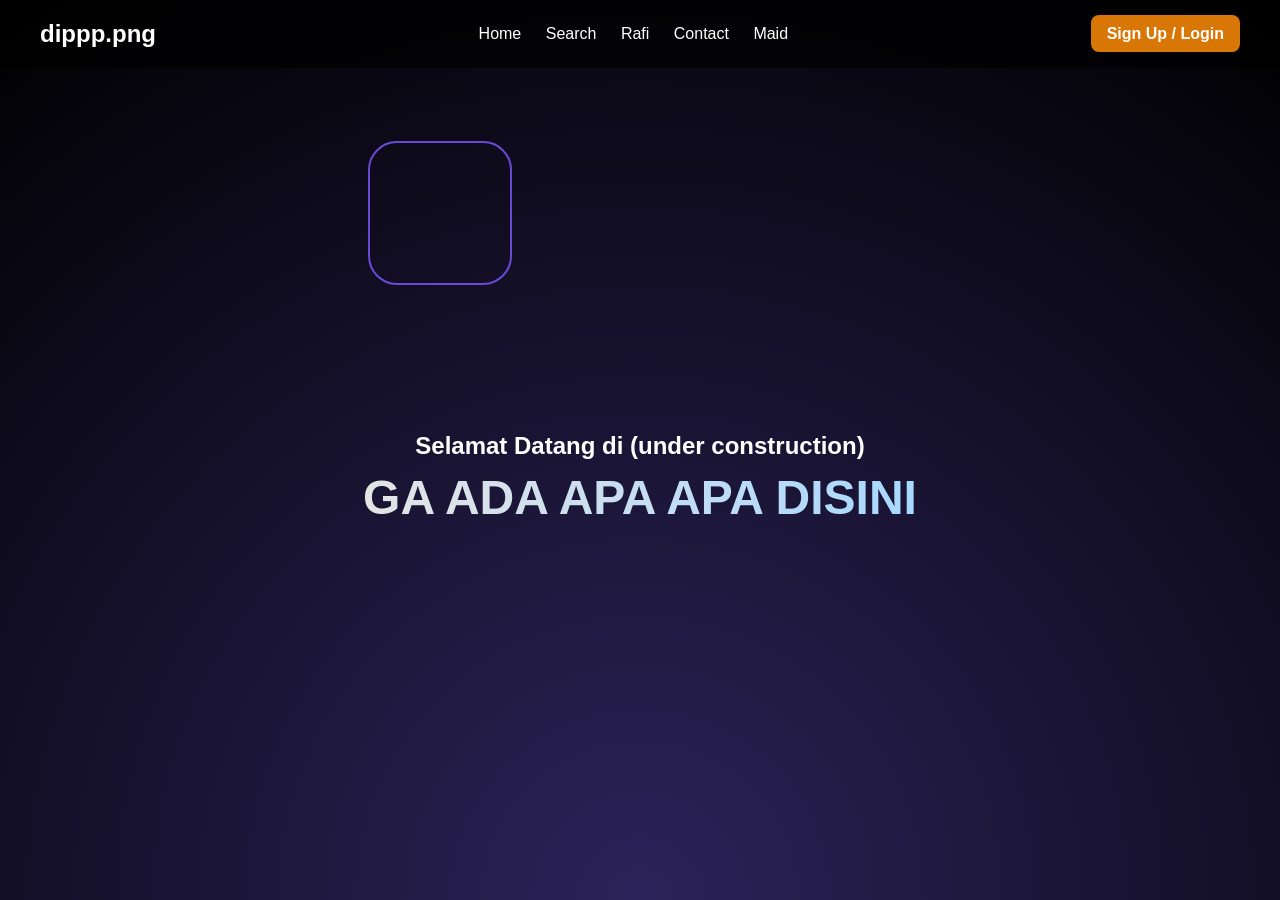
==== NyobaWeb/index.html @ eb607be9 "Update index.html" ====
<!DOCTYPE html>
<html lang="en">
<head>
  <meta charset="UTF-8" />
  <meta name="viewport" content="width=device-width, initial-scale=1.0" />
  <title>NafCraft.net</title>
  <link rel="stylesheet" href="style.css" />
</head>
<body>
  <header class="navbar">
    <div class="logo">dippp.png</div>
    <nav>
      <a href="#" id="navHome">Home</a>
      <a href="#" id="navSearch">Search</a>
      <a href="https://www.instagram.com/botan.ch_/">Rafi</a>
      <a href="https://www.instagram.com/akigata_/">Contact</a>
      <a href="https://chatgpt.com/">Maid</a>
    </nav>
    <div class="actions">
      <a href="#" id="navLogin" class="btn-login">Sign Up / Login</a>
    </div>
  </header>

  <main>
    <!-- UI Index -->
    <section id="uiIndex" class="hero">
      <div class="floating-shapes"></div>
      <h1>Selamat Datang di (under construction)</h1>
      <h2>GA ADA APA APA DISINI</h2>
    </section>

    <!-- UI Search -->
    <section id="uiSearch" class="hero" style="display: none;">
      <div class="floating-shapes"></div>
      <h1>Pencarian</h1>
      <input type="text" id="searchInput" placeholder="Cari sesuatu..." />
      <button id="btnSearch" class="btn-login">Cari</button>
      <div id="searchResult"></div>
    </section>

    <!-- UI Login -->
    <section id="uiLogin" class="hero" style="display: none;">
      <div class="floating-shapes"></div>
      <div class="login-card">
        <h2>Login</h2>
        <form id="loginForm">
          <label for="email">Email</label>
          <input type="email" id="email" name="email" placeholder="email@contoh.com" required />
          <label for="password">Kata Sandi</label>
          <input type="password" id="password" name="password" placeholder="••••••••" required />
          <button type="submit" class="btn-login" style="width:100%;">Login</button>
        </form>
        <div class="link">
          Belum punya akun? <a href="#">Daftar di sini</a>
        </div>
      </div>
    </section>
  </main>

  <script src="script.js"></script>
</body>
</html>
---- NyobaWeb/style.css ----
/* Reset */
* {
  margin: 0;
  padding: 0;
  box-sizing: border-box;
}

/* Body & background */
body {
  background: radial-gradient(circle at bottom, #2c235a, #000);
  color: white;
  font-family: Arial, sans-serif;
  overflow: hidden;
  height: 100vh;
}

/* Navbar */
.navbar {
  display: flex;
  justify-content: space-between;
  align-items: center;
  padding: 20px 40px;
  background-color: rgba(0, 0, 0, 0.7);
}
.navbar .logo {
  font-size: 24px;
  font-weight: bold;
  color: white;
}
.navbar nav a {
  color: white;
  margin-left: 20px;
  text-decoration: none;
  font-size: 16px;
}
.navbar nav a:hover {
  color: #D97706;
}
.actions .btn-login {
  padding: 10px 16px;
  background: #D97706;
  color: white;
  border-radius: 8px;
  text-decoration: none;
  font-weight: 600;
  transition: background 0.2s;
}
.actions .btn-login:hover {
  background: #b45309;
}

/* Hero / section umum */
.hero {
  position: relative;
  display: flex;
  flex-direction: column;
  align-items: center;
  justify-content: center;
  height: calc(100vh - 80px); /* kira-kira tinggi navbar */
  text-align: center;
  padding: 20px;
}

/* Floating shapes (dipakai di setiap section) */
.floating-shapes {
  position: absolute;
  top: 0;
  left: 0;
  width: 100%;
  height: 100%;
  overflow: hidden;
  pointer-events: none;
}
.floating-shapes .shape {
  position: absolute;
  border: 2px solid #7d5aff;
  border-radius: 20%;
  opacity: 0.8;
  animation: float 5s infinite ease-in-out;
}
@keyframes float {
  0%, 100% { transform: translateY(0); }
  50% { transform: translateY(-20px); }
}

/* Index teks */
#uiIndex h1 {
  font-size: 24px;
  margin-bottom: 10px;
}
#uiIndex h2 {
  font-size: 48px;
  background: linear-gradient(to right, #e4e4e4, #a8d8ff);
  -webkit-background-clip: text;
  -webkit-text-fill-color: transparent;
}

/* Search UI */
#uiSearch input {
  padding: 12px;
  border: 1px solid rgba(255, 255, 255, 0.2);
  border-radius: 8px;
  background: rgba(255, 255, 255, 0.05);
  color: white;
  font-size: 16px;
  margin-bottom: 16px;
}
#uiSearch input::placeholder {
  color: #aaa;
}
#searchResult {
  margin-top: 20px;
  font-size: 18px;
}

/* Login UI */
.login-card {
  background: rgba(0, 0, 0, 0.6);
  padding: 32px;
  border-radius: 16px;
  box-shadow: 0 4px 20px rgba(0,0,0,0.5);
  width: 320px;
}
.login-card h2 {
  color: #fff;
  margin-bottom: 24px;
}
.login-card label {
  display: block;
  color: #94a3b8;
  margin-bottom: 8px;
  font-size: 14px;
  text-align: left;
}
.login-card input {
  width: 100%;
  padding: 10px;
  margin-bottom: 16px;
  border: 1px solid rgba(255,255,255,0.2);
  border-radius: 8px;
  background: rgba(255,255,255,0.05);
  color: #fff;
  font-size: 15px;
}
.login-card .link {
  margin-top: 12px;
  text-align: center;
  font-size: 14px;
  color: #94a3b8;
}
.login-card .link a {
  color: #D97706;
  text-decoration: none;
}

/* Responsive (optional) */
@media (max-width: 600px) {
  .navbar {
    flex-direction: column;
  }
  .navbar nav {
    margin-top: 10px;
  }
}
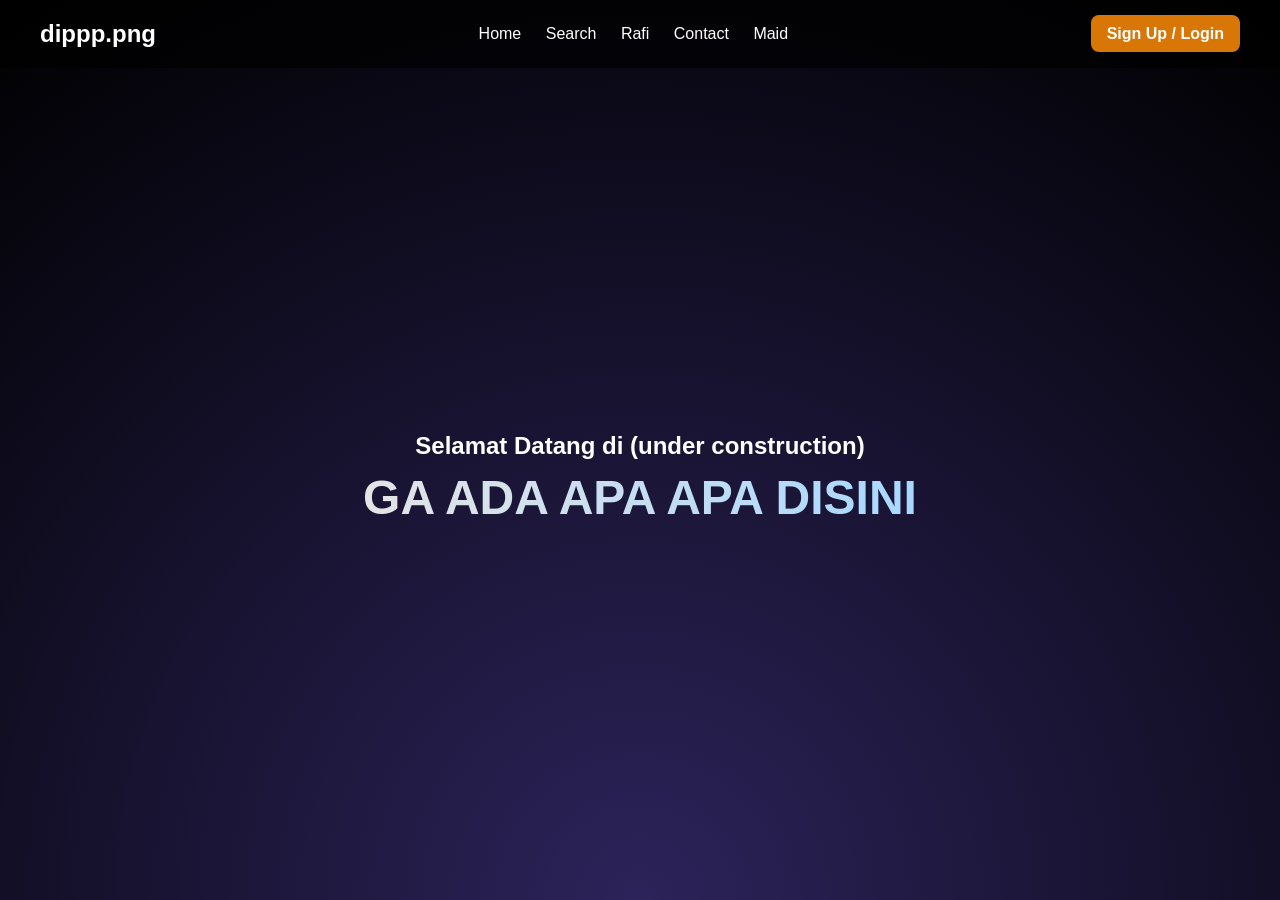
==== commit 181dcd10: "Update index.html" ====
--- a/NyobaWeb/index.html
+++ b/NyobaWeb/index.html
@@ -34,7 +34,7 @@
       <div class="floating-shapes"></div>
       <h1>Pencarian</h1>
       <input type="text" id="searchInput" placeholder="Cari sesuatu..." />
-      <button id="btnSearch" class="btn-login">Cari</button>
+      <button id="btnSearch">Cari</button>
       <div id="searchResult"></div>
     </section>
 
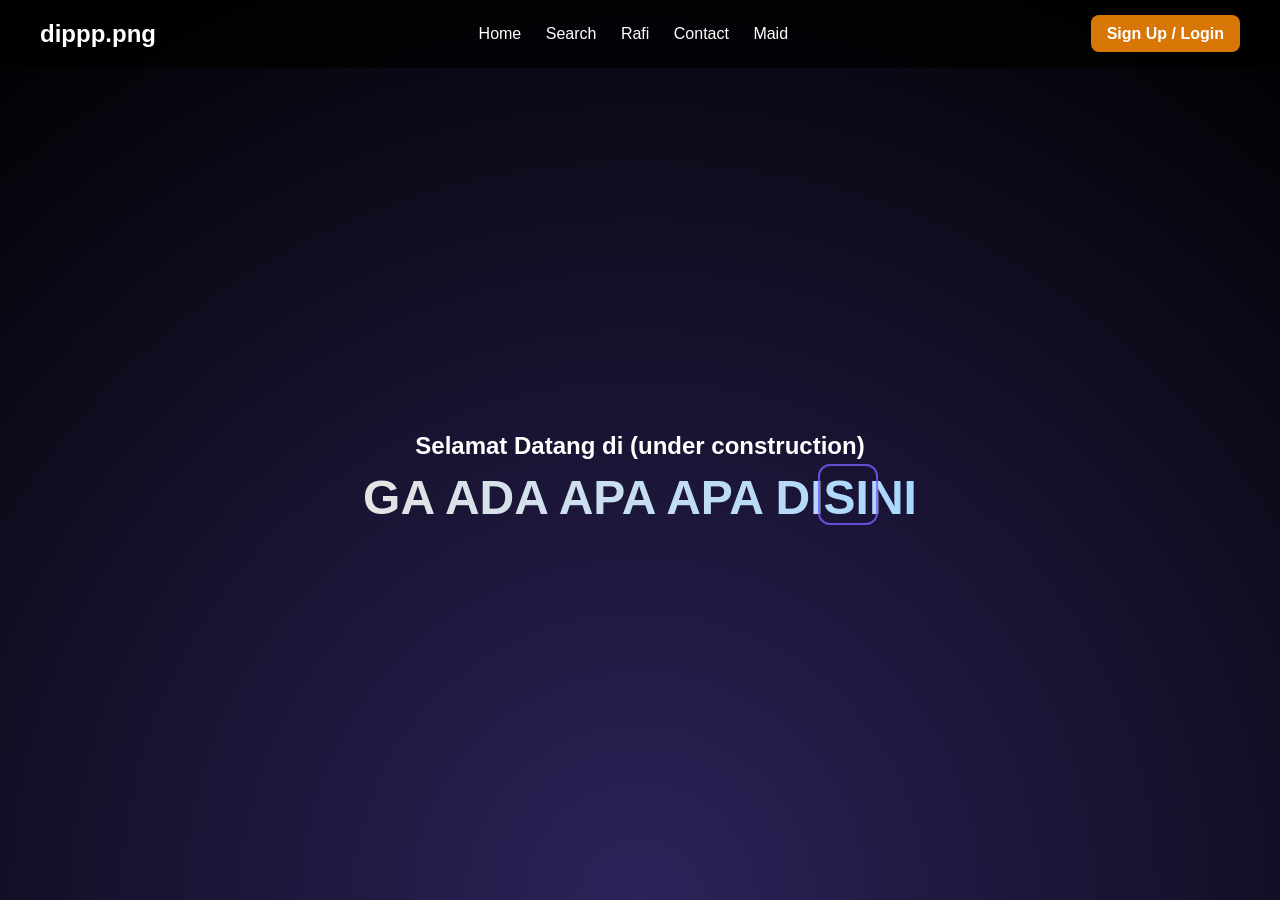
==== commit 1bb41257: "Remove search result div from index.html Removed the search result div from the HTML structure." ====
--- a/NyobaWeb/index.html
+++ b/NyobaWeb/index.html
@@ -35,7 +35,6 @@
       <h1>Pencarian</h1>
       <input type="text" id="searchInput" placeholder="Cari sesuatu..." />
       <button id="btnSearch">Cari</button>
-      <div id="searchResult"></div>
     </section>
 
     <!-- UI Login -->
--- a/NyobaWeb/style.css
+++ b/NyobaWeb/style.css
@@ -108,6 +108,19 @@
 #uiSearch input::placeholder {
   color: #aaa;
 }
+#uiSearch button {
+  padding: 10px 16px;
+  background: #D97706;
+  color: #fff;
+  border: none;
+  border-radius: 8px;
+  cursor: pointer;
+  font-weight: 600;
+  transition: background 0.2s;
+}
+#uiSearch button:hover {
+  background: #b45309;
+}
 #searchResult {
   margin-top: 20px;
   font-size: 18px;
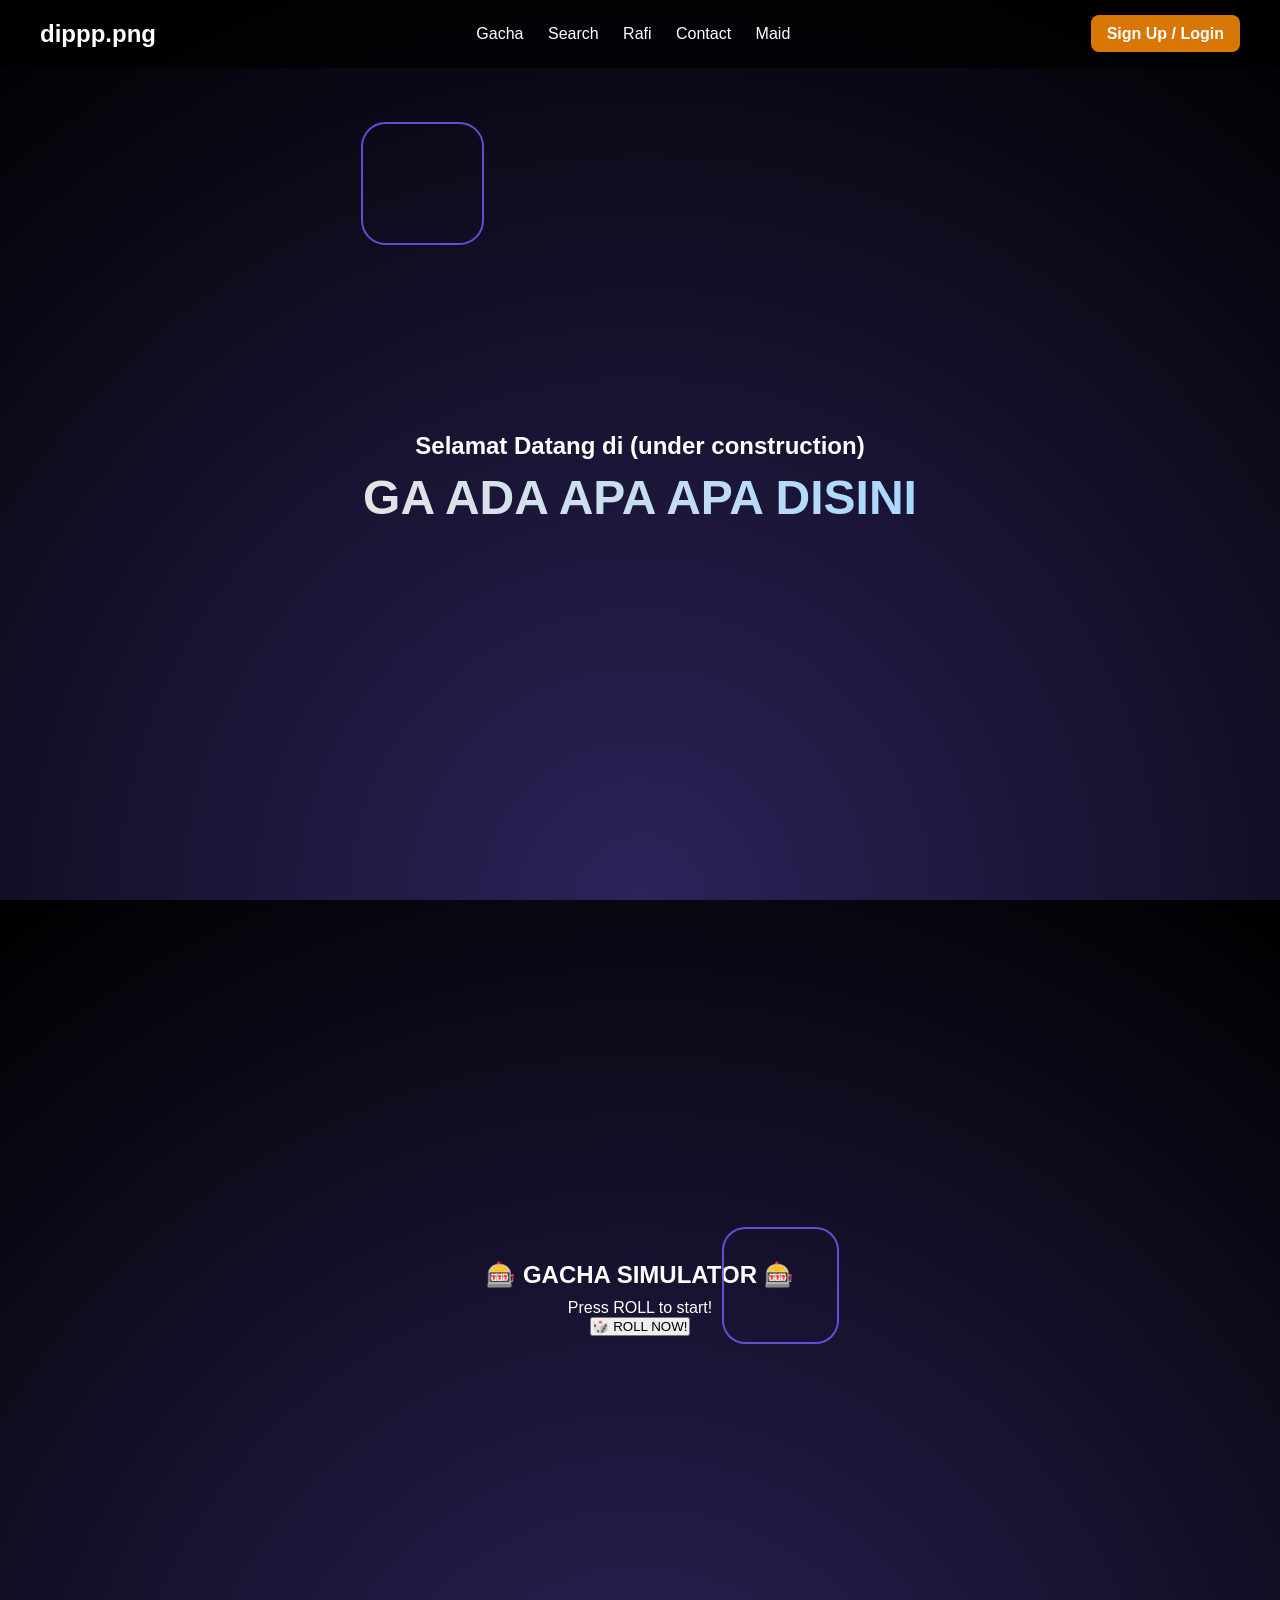
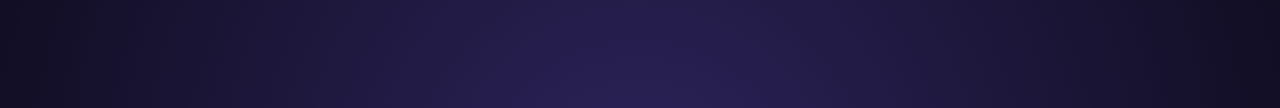
==== commit aacba51b: "Update navigation and add Gacha simulator UI" ====
--- a/NyobaWeb/index.html
+++ b/NyobaWeb/index.html
@@ -10,7 +10,7 @@
   <header class="navbar">
     <div class="logo">dippp.png</div>
     <nav>
-      <a href="#" id="navHome">Home</a>
+      <a href="#" id="navHome">Gacha</a>
       <a href="#" id="navSearch">Search</a>
       <a href="https://www.instagram.com/botan.ch_/">Rafi</a>
       <a href="https://www.instagram.com/akigata_/">Contact</a>
@@ -27,6 +27,26 @@
       <div class="floating-shapes"></div>
       <h1>Selamat Datang di (under construction)</h1>
       <h2>GA ADA APA APA DISINI</h2>
+    </section>
+
+    <!-- UI Gacha (Home) -->
+    <section id="uiIndex" class="hero">
+      <div class="floating-shapes"></div>
+      <h1>🎰 GACHA SIMULATOR 🎰</h1>
+      <div class="gacha-container">
+        <div class="gacha-roll-display" id="rollDisplay">
+          <div class="roll-text">Press ROLL to start!</div>
+        </div>
+        <button id="btnRoll" class="btn-roll">🎲 ROLL NOW!</button>
+        <div class="gacha-result" id="gachaResult" style="display: none;">
+          <div class="result-card">
+            <div class="rarity-badge" id="rarityBadge"></div>
+            <img id="resultImage" src="" alt="Result" />
+            <h2 id="resultName"></h2>
+            <p id="resultDescription"></p>
+          </div>
+        </div>
+      </div>
     </section>
 
     <!-- UI Search -->
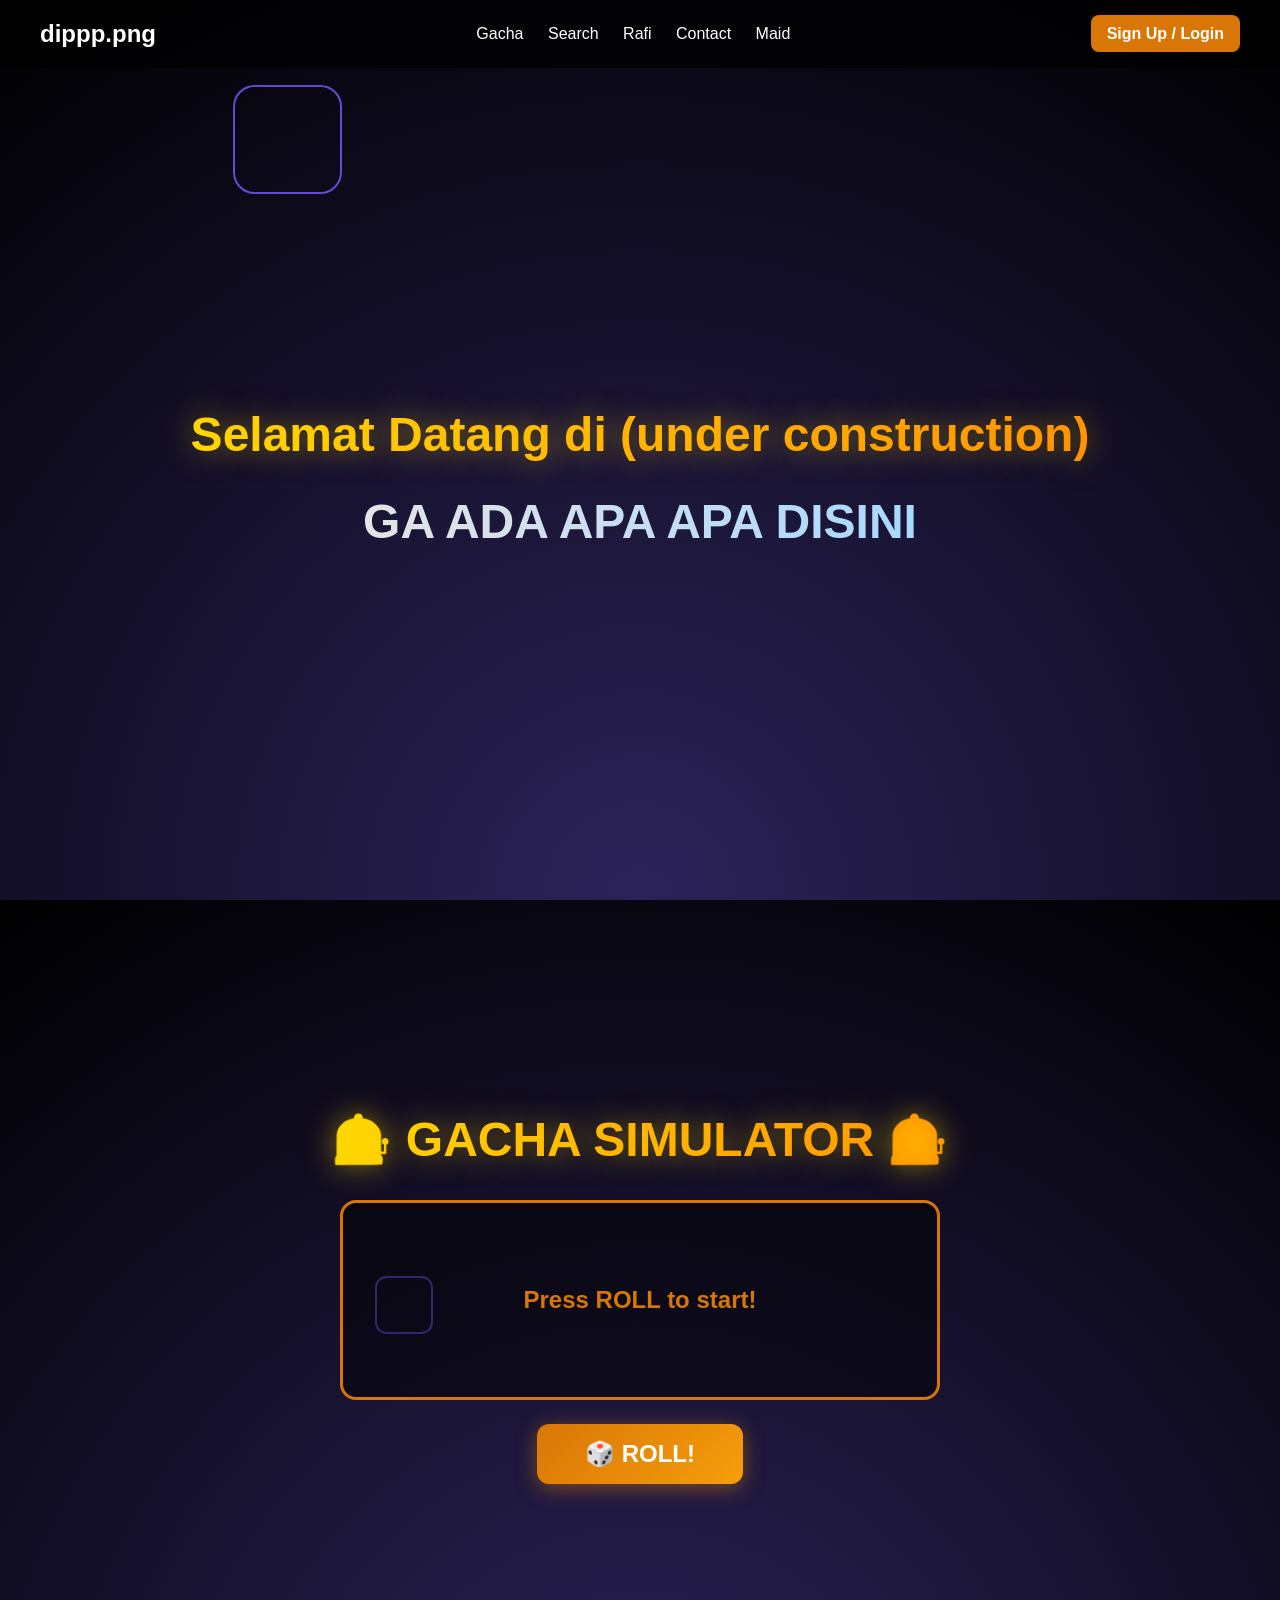
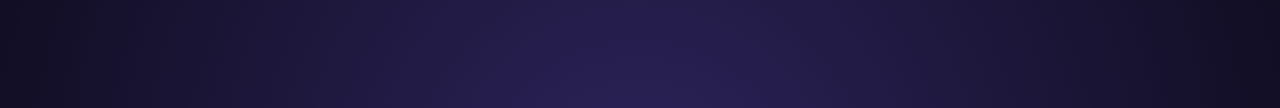
==== commit e990adee: "Update index.html" ====
--- a/NyobaWeb/index.html
+++ b/NyobaWeb/index.html
@@ -37,7 +37,7 @@
         <div class="gacha-roll-display" id="rollDisplay">
           <div class="roll-text">Press ROLL to start!</div>
         </div>
-        <button id="btnRoll" class="btn-roll">🎲 ROLL NOW!</button>
+        <button id="btnRoll" class="btn-roll">🎲 ROLL!</button>
         <div class="gacha-result" id="gachaResult" style="display: none;">
           <div class="result-card">
             <div class="rarity-badge" id="rarityBadge"></div>
--- a/NyobaWeb/style.css
+++ b/NyobaWeb/style.css
@@ -164,6 +164,185 @@
 .login-card .link a {
   color: #D97706;
   text-decoration: none;
+}
+
+/* ============ GACHA STYLES ============ */
+.gacha-container {
+  display: flex;
+  flex-direction: column;
+  align-items: center;
+  gap: 24px;
+  width: 100%;
+  max-width: 600px;
+}
+
+#uiIndex h1 {
+  font-size: 48px;
+  margin-bottom: 32px;
+  background: linear-gradient(to right, #ffd700, #ff8c00);
+  -webkit-background-clip: text;
+  -webkit-text-fill-color: transparent;
+  text-shadow: 0 0 30px rgba(255, 215, 0, 0.5);
+}
+
+/* Roll Display Area */
+.gacha-roll-display {
+  width: 100%;
+  height: 200px;
+  background: rgba(0, 0, 0, 0.5);
+  border: 3px solid #D97706;
+  border-radius: 16px;
+  display: flex;
+  align-items: center;
+  justify-content: center;
+  overflow: hidden;
+  position: relative;
+}
+
+.roll-text {
+  font-size: 24px;
+  font-weight: bold;
+  color: #D97706;
+  text-align: center;
+}
+
+.rolling-names {
+  display: flex;
+  flex-direction: column;
+  gap: 20px;
+  animation: rollAnimation 0.1s linear infinite;
+}
+
+.rolling-item {
+  font-size: 32px;
+  font-weight: bold;
+  text-align: center;
+  padding: 20px;
+  white-space: nowrap;
+}
+
+@keyframes rollAnimation {
+  0% { transform: translateY(0); }
+  100% { transform: translateY(-80px); }
+}
+
+/* Roll Button */
+.btn-roll {
+  padding: 16px 48px;
+  background: linear-gradient(135deg, #D97706, #f59e0b);
+  color: white;
+  border: none;
+  border-radius: 12px;
+  font-size: 24px;
+  font-weight: bold;
+  cursor: pointer;
+  transition: all 0.3s;
+  box-shadow: 0 4px 20px rgba(217, 119, 6, 0.5);
+}
+
+.btn-roll:hover:not(:disabled) {
+  transform: scale(1.05);
+  box-shadow: 0 6px 30px rgba(217, 119, 6, 0.7);
+}
+
+.btn-roll:disabled {
+  opacity: 0.5;
+  cursor: not-allowed;
+}
+
+/* Result Card */
+.gacha-result {
+  width: 100%;
+  animation: fadeIn 0.5s ease-in;
+}
+
+.result-card {
+  background: rgba(0, 0, 0, 0.7);
+  border-radius: 16px;
+  padding: 32px;
+  text-align: center;
+  position: relative;
+  border: 3px solid;
+  box-shadow: 0 0 30px;
+}
+
+.rarity-badge {
+  position: absolute;
+  top: -15px;
+  left: 50%;
+  transform: translateX(-50%);
+  padding: 8px 24px;
+  border-radius: 20px;
+  font-weight: bold;
+  font-size: 14px;
+  text-transform: uppercase;
+}
+
+.result-card img {
+  width: 200px;
+  height: 200px;
+  object-fit: cover;
+  border-radius: 12px;
+  margin: 20px 0;
+  box-shadow: 0 4px 20px rgba(0, 0, 0, 0.5);
+}
+
+.result-card h2 {
+  font-size: 32px;
+  margin-bottom: 12px;
+}
+
+.result-card p {
+  color: #94a3b8;
+  font-size: 16px;
+}
+
+/* Rarity Colors */
+.rarity-common {
+  border-color: #9ca3af;
+  box-shadow: 0 0 30px rgba(156, 163, 175, 0.5);
+}
+.rarity-common .rarity-badge {
+  background: #9ca3af;
+  color: #000;
+}
+
+.rarity-rare {
+  border-color: #3b82f6;
+  box-shadow: 0 0 30px rgba(59, 130, 246, 0.5);
+}
+.rarity-rare .rarity-badge {
+  background: #3b82f6;
+  color: #fff;
+}
+
+.rarity-epic {
+  border-color: #a855f7;
+  box-shadow: 0 0 30px rgba(168, 85, 247, 0.5);
+}
+.rarity-epic .rarity-badge {
+  background: #a855f7;
+  color: #fff;
+}
+
+.rarity-legendary {
+  border-color: #fbbf24;
+  box-shadow: 0 0 30px rgba(251, 191, 36, 0.5);
+}
+.rarity-legendary .rarity-badge {
+  background: linear-gradient(135deg, #fbbf24, #f59e0b);
+  color: #000;
+}
+
+@keyframes fadeIn {
+  from {
+    opacity: 0;
+    transform: scale(0.9);
+  }
+  to {
+    opacity: 1;
+    transform: scale(1);
+  }
 }
 
 /* Responsive (optional) */
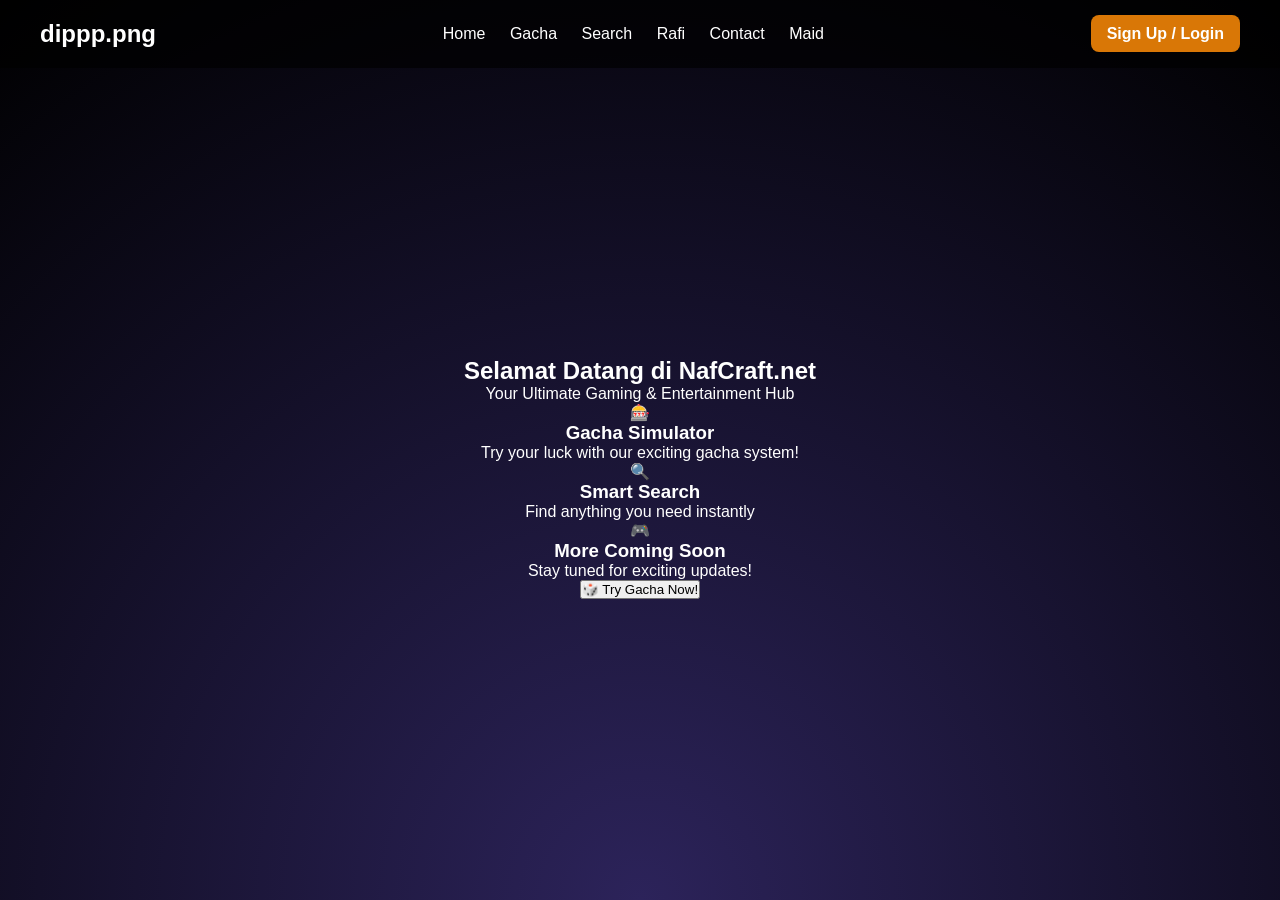
==== commit 1a6c14f7: "Refactor HTML structure for landing page and gacha" ====
--- a/NyobaWeb/index.html
+++ b/NyobaWeb/index.html
@@ -10,71 +10,92 @@
   <header class="navbar">
     <div class="logo">dippp.png</div>
     <nav>
-      <a href="#" id="navHome">Gacha</a>
+      <a href="#" id="navHome">Home</a>
+      <a href="#" id="navGacha">Gacha</a>
       <a href="#" id="navSearch">Search</a>
       <a href="https://www.instagram.com/botan.ch_/">Rafi</a>
       <a href="https://www.instagram.com/akigata_/">Contact</a>
       <a href="https://chatgpt.com/">Maid</a>
-    </nav>
+  </nav>
     <div class="actions">
       <a href="#" id="navLogin" class="btn-login">Sign Up / Login</a>
     </div>
   </header>
 
   <main>
-    <!-- UI Index -->
-    <section id="uiIndex" class="hero">
-      <div class="floating-shapes"></div>
-      <h1>Selamat Datang di (under construction)</h1>
-      <h2>GA ADA APA APA DISINI</h2>
-    </section>
-
-    <!-- UI Gacha (Home) -->
-    <section id="uiIndex" class="hero">
-      <div class="floating-shapes"></div>
-      <h1>🎰 GACHA SIMULATOR 🎰</h1>
-      <div class="gacha-container">
-        <div class="gacha-roll-display" id="rollDisplay">
-          <div class="roll-text">Press ROLL to start!</div>
+  <!-- UI Home / Landing Page -->
+  <section id="uiHome" class="hero">
+    <div class="floating-shapes"></div>
+    <div class="landing-content">
+      <h1 class="landing-title">Selamat Datang di NafCraft.net</h1>
+      <p class="landing-subtitle">Your Ultimate Gaming & Entertainment Hub</p>
+      <div class="landing-features">
+        <div class="feature-card">
+          <span class="feature-icon">🎰</span>
+          <h3>Gacha Simulator</h3>
+          <p>Try your luck with our exciting gacha system!</p>
         </div>
-        <button id="btnRoll" class="btn-roll">🎲 ROLL!</button>
-        <div class="gacha-result" id="gachaResult" style="display: none;">
-          <div class="result-card">
-            <div class="rarity-badge" id="rarityBadge"></div>
-            <img id="resultImage" src="" alt="Result" />
-            <h2 id="resultName"></h2>
-            <p id="resultDescription"></p>
-          </div>
+        <div class="feature-card">
+          <span class="feature-icon">🔍</span>
+          <h3>Smart Search</h3>
+          <p>Find anything you need instantly</p>
+        </div>
+        <div class="feature-card">
+          <span class="feature-icon">🎮</span>
+          <h3>More Coming Soon</h3>
+          <p>Stay tuned for exciting updates!</p>
         </div>
       </div>
-    </section>
-
-    <!-- UI Search -->
-    <section id="uiSearch" class="hero" style="display: none;">
-      <div class="floating-shapes"></div>
-      <h1>Pencarian</h1>
-      <input type="text" id="searchInput" placeholder="Cari sesuatu..." />
-      <button id="btnSearch">Cari</button>
-    </section>
-
-    <!-- UI Login -->
-    <section id="uiLogin" class="hero" style="display: none;">
-      <div class="floating-shapes"></div>
-      <div class="login-card">
-        <h2>Login</h2>
-        <form id="loginForm">
-          <label for="email">Email</label>
-          <input type="email" id="email" name="email" placeholder="email@contoh.com" required />
-          <label for="password">Kata Sandi</label>
-          <input type="password" id="password" name="password" placeholder="••••••••" required />
-          <button type="submit" class="btn-login" style="width:100%;">Login</button>
-        </form>
-        <div class="link">
-          Belum punya akun? <a href="#">Daftar di sini</a>
+      <button id="btnStartGacha" class="btn-cta">🎲 Try Gacha Now!</button>
+    </div>
+  </section>
+  
+  <!-- UI Gacha -->
+  <section id="uiGacha" class="hero" style="display: none;">
+    <div class="floating-shapes"></div>
+    <h1>🎰 GACHA SIMULATOR 🎰</h1>
+    <div class="gacha-container">
+      <div class="gacha-roll-display" id="rollDisplay">
+        <div class="roll-text">Press ROLL to start!</div>
+      </div>
+      <button id="btnRoll" class="btn-roll">🎲 ROLL NOW!</button>
+      <div class="gacha-result" id="gachaResult" style="display: none;">
+        <div class="result-card">
+          <div class="rarity-badge" id="rarityBadge"></div>
+          <img id="resultImage" src="" alt="Result" />
+          <h2 id="resultName"></h2>
+          <p id="resultDescription"></p>
         </div>
       </div>
-    </section>
-  </main>
+    </div>
+  </section>
+  
+  <!-- UI Search -->
+  <section id="uiSearch" class="hero" style="display: none;">
+    <div class="floating-shapes"></div>
+    <h1>Pencarian</h1>
+    <input type="text" id="searchInput" placeholder="Cari sesuatu..." />
+    <button id="btnSearch">Cari di Google</button>
+  </section>
+  
+  <!-- UI Login -->
+  <section id="uiLogin" class="hero" style="display: none;">
+    <div class="floating-shapes"></div>
+    <div class="login-card">
+      <h2>Login</h2>
+      <form id="loginForm">
+        <label for="email">Email</label>
+        <input type="email" id="email" name="email" placeholder="email@contoh.com" required />
+        <label for="password">Kata Sandi</label>
+        <input type="password" id="password" name="password" placeholder="••••••••" required />
+        <button type="submit" class="btn-login" style="width:100%;">Login</button>
+      </form>
+      <div class="link">
+        Belum punya akun? <a href="#">Daftar di sini</a>
+      </div>
+    </div>
+  </section>
+</main>
 
   <script src="script.js"></script>
 </body>
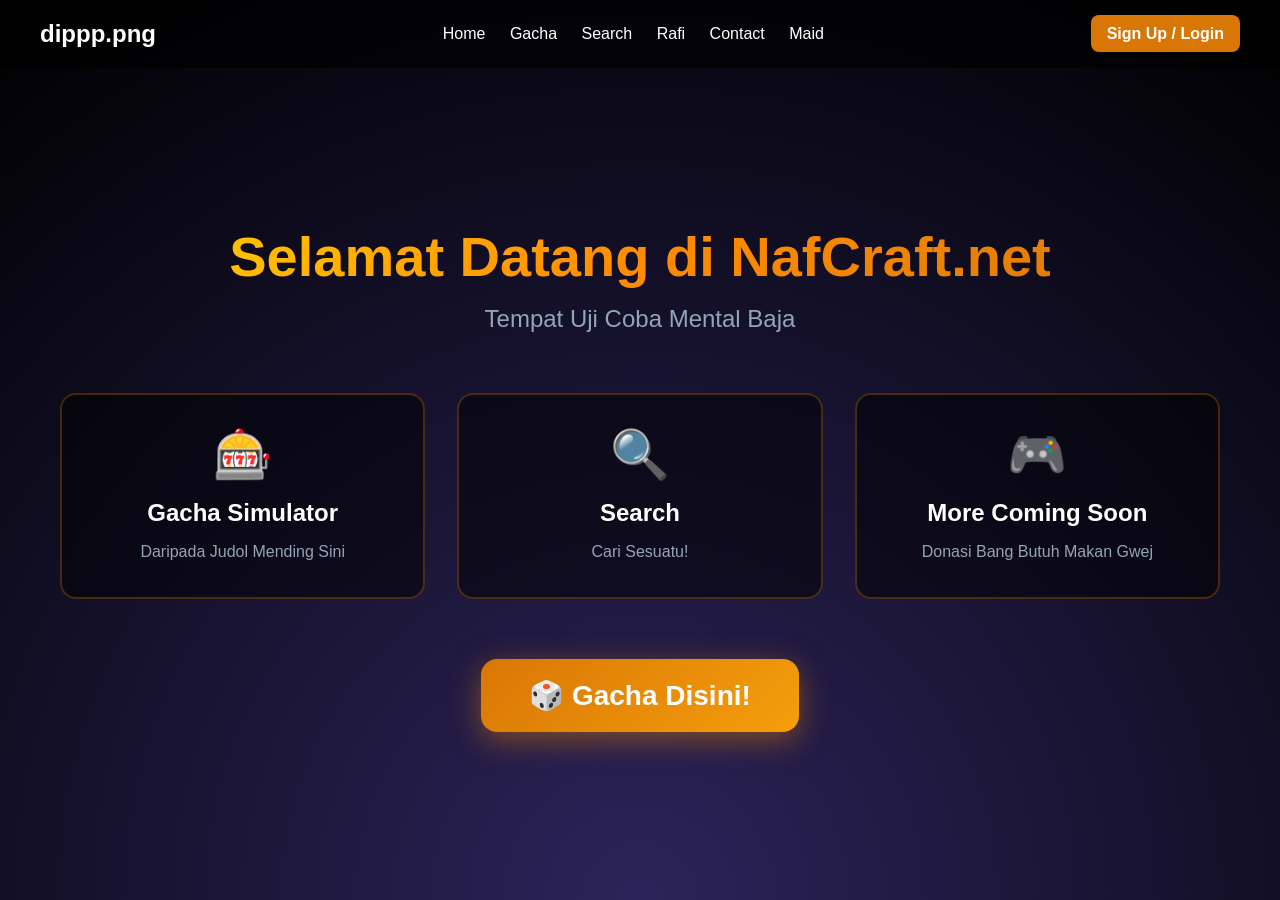
==== commit a0c7e13a: "Update landing subtitles and feature descriptions" ====
--- a/NyobaWeb/index.html
+++ b/NyobaWeb/index.html
@@ -28,25 +28,25 @@
     <div class="floating-shapes"></div>
     <div class="landing-content">
       <h1 class="landing-title">Selamat Datang di NafCraft.net</h1>
-      <p class="landing-subtitle">Your Ultimate Gaming & Entertainment Hub</p>
+      <p class="landing-subtitle">Tempat Uji Coba Mental Baja</p>
       <div class="landing-features">
         <div class="feature-card">
           <span class="feature-icon">🎰</span>
           <h3>Gacha Simulator</h3>
-          <p>Try your luck with our exciting gacha system!</p>
+          <p>Daripada Judol Mending Sini</p>
         </div>
         <div class="feature-card">
           <span class="feature-icon">🔍</span>
-          <h3>Smart Search</h3>
-          <p>Find anything you need instantly</p>
+          <h3>Search</h3>
+          <p>Cari Sesuatu!</p>
         </div>
         <div class="feature-card">
           <span class="feature-icon">🎮</span>
           <h3>More Coming Soon</h3>
-          <p>Stay tuned for exciting updates!</p>
+          <p>Donasi Bang Butuh Makan Gwej</p>
         </div>
       </div>
-      <button id="btnStartGacha" class="btn-cta">🎲 Try Gacha Now!</button>
+      <button id="btnStartGacha" class="btn-cta">🎲 Gacha Disini!</button>
     </div>
   </section>
   
--- a/NyobaWeb/style.css
+++ b/NyobaWeb/style.css
@@ -345,6 +345,100 @@
   }
 }
 
+/* ============ LANDING PAGE STYLES ============ */
+.landing-content {
+  max-width: 1200px;
+  width: 100%;
+  padding: 40px 20px;
+  text-align: center;
+}
+
+.landing-title {
+  font-size: 56px;
+  margin-bottom: 16px;
+  background: linear-gradient(135deg, #ffd700, #ff8c00, #D97706);
+  -webkit-background-clip: text;
+  -webkit-text-fill-color: transparent;
+  font-weight: bold;
+}
+
+.landing-subtitle {
+  font-size: 24px;
+  color: #94a3b8;
+  margin-bottom: 60px;
+}
+
+.landing-features {
+  display: grid;
+  grid-template-columns: repeat(auto-fit, minmax(250px, 1fr));
+  gap: 32px;
+  margin-bottom: 60px;
+}
+
+.feature-card {
+  background: rgba(0, 0, 0, 0.5);
+  padding: 32px 24px;
+  border-radius: 16px;
+  border: 2px solid rgba(217, 119, 6, 0.3);
+  transition: all 0.3s;
+}
+
+.feature-card:hover {
+  border-color: #D97706;
+  transform: translateY(-8px);
+  box-shadow: 0 8px 30px rgba(217, 119, 6, 0.4);
+}
+
+.feature-icon {
+  font-size: 48px;
+  display: block;
+  margin-bottom: 16px;
+}
+
+.feature-card h3 {
+  font-size: 24px;
+  margin-bottom: 12px;
+  color: #fff;
+}
+
+.feature-card p {
+  color: #94a3b8;
+  font-size: 16px;
+  line-height: 1.6;
+}
+
+.btn-cta {
+  padding: 20px 48px;
+  background: linear-gradient(135deg, #D97706, #f59e0b);
+  color: white;
+  border: none;
+  border-radius: 16px;
+  font-size: 28px;
+  font-weight: bold;
+  cursor: pointer;
+  transition: all 0.3s;
+  box-shadow: 0 8px 30px rgba(217, 119, 6, 0.5);
+}
+
+.btn-cta:hover {
+  transform: scale(1.05);
+  box-shadow: 0 12px 40px rgba(217, 119, 6, 0.7);
+}
+
+@media (max-width: 768px) {
+  .landing-title {
+    font-size: 36px;
+  }
+  
+  .landing-subtitle {
+    font-size: 18px;
+  }
+  
+  .landing-features {
+    grid-template-columns: 1fr;
+  }
+}
+
 /* Responsive (optional) */
 @media (max-width: 600px) {
   .navbar {
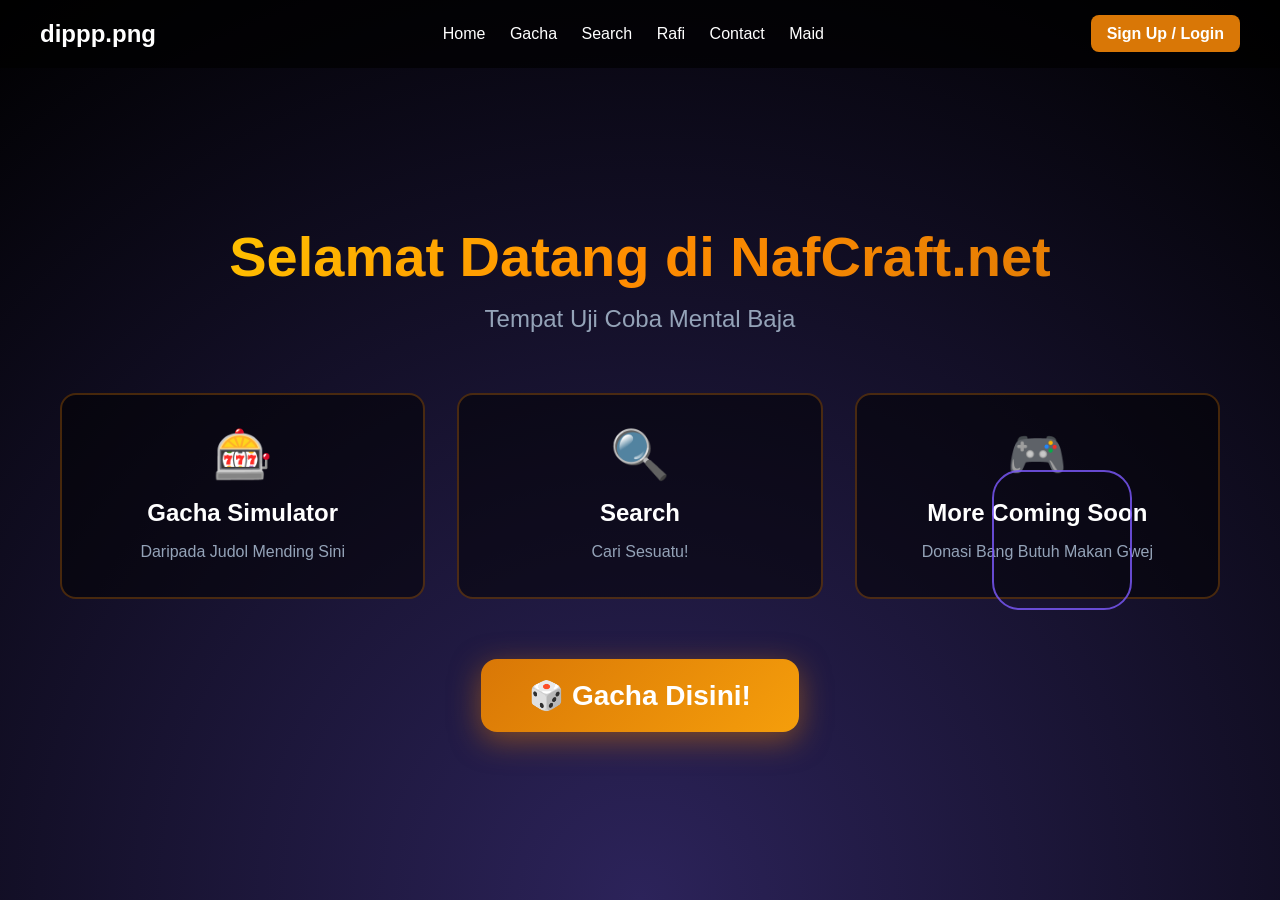
==== commit beafc65c: "Update button labels for roll and search actions" ====
--- a/NyobaWeb/index.html
+++ b/NyobaWeb/index.html
@@ -58,7 +58,7 @@
       <div class="gacha-roll-display" id="rollDisplay">
         <div class="roll-text">Press ROLL to start!</div>
       </div>
-      <button id="btnRoll" class="btn-roll">🎲 ROLL NOW!</button>
+      <button id="btnRoll" class="btn-roll">🎲 ROLL!</button>
       <div class="gacha-result" id="gachaResult" style="display: none;">
         <div class="result-card">
           <div class="rarity-badge" id="rarityBadge"></div>
@@ -75,7 +75,7 @@
     <div class="floating-shapes"></div>
     <h1>Pencarian</h1>
     <input type="text" id="searchInput" placeholder="Cari sesuatu..." />
-    <button id="btnSearch">Cari di Google</button>
+    <button id="btnSearch">Cari</button>
   </section>
   
   <!-- UI Login -->
